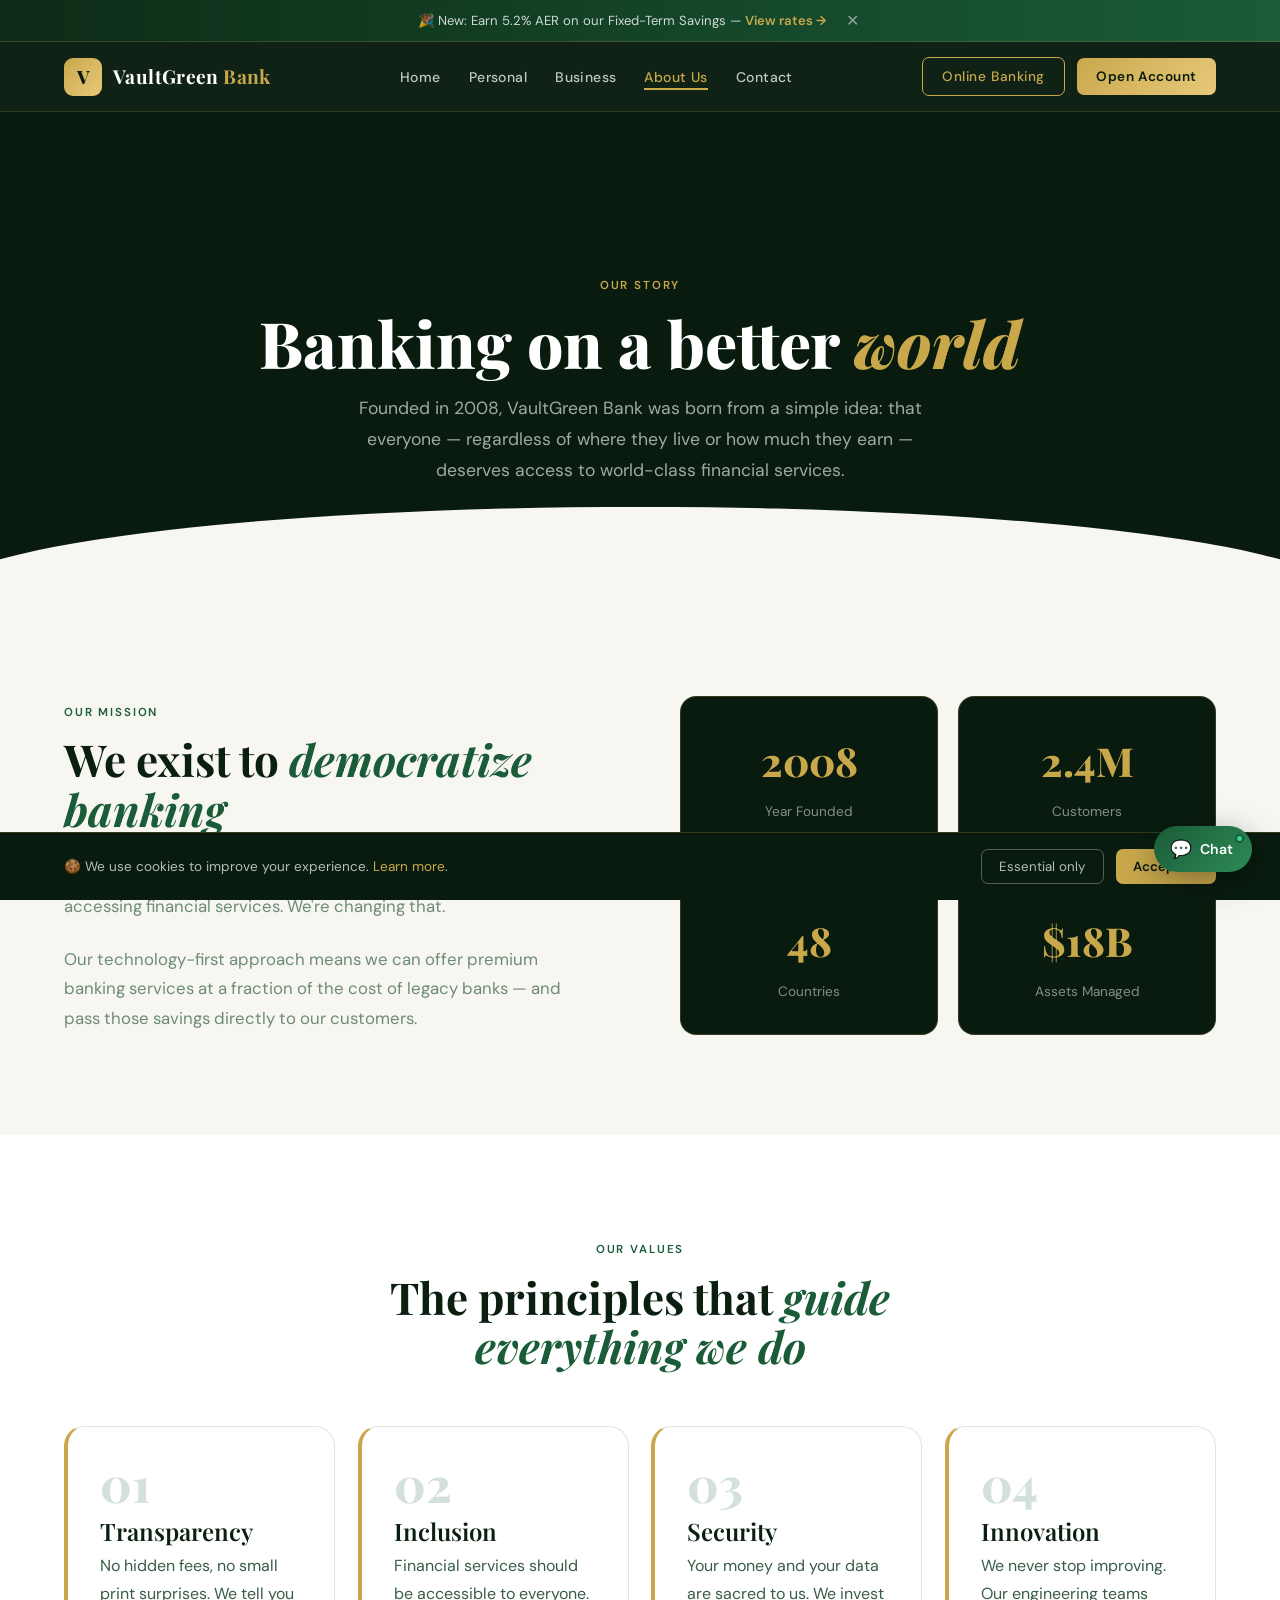
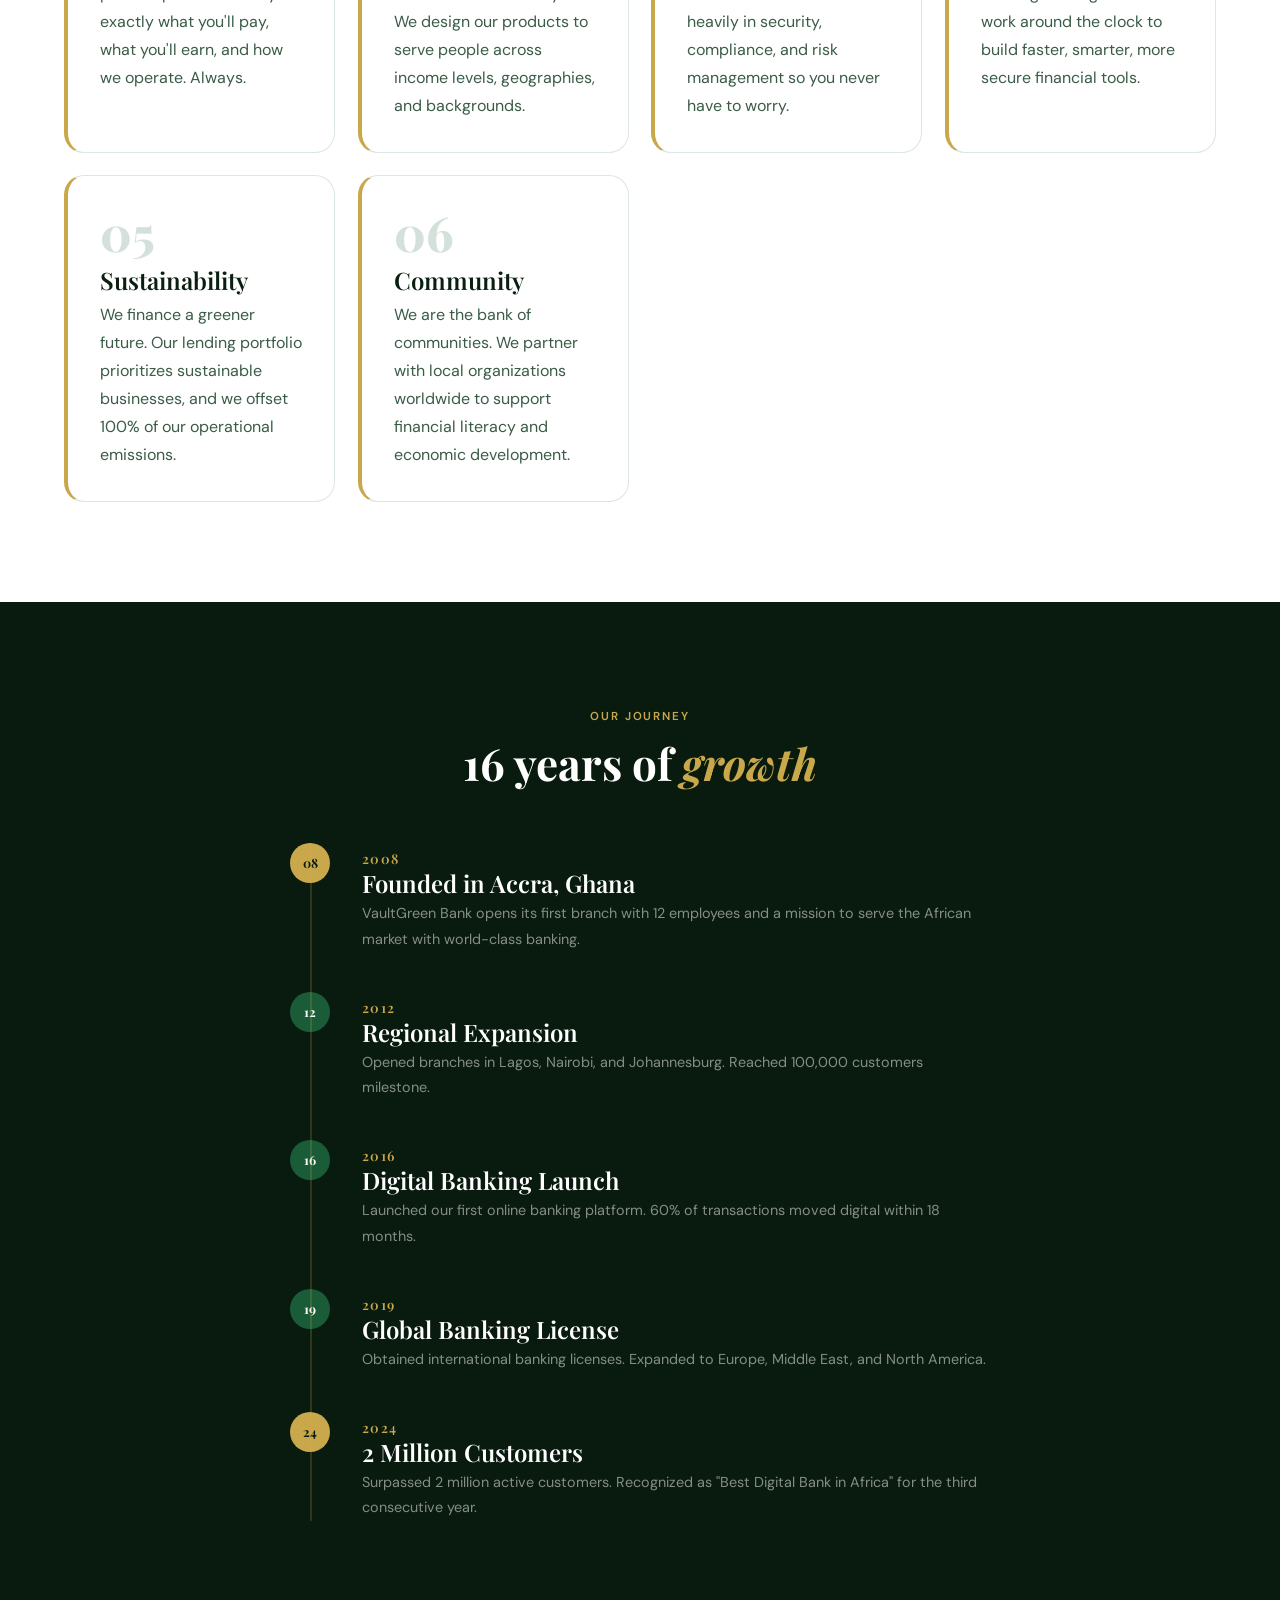
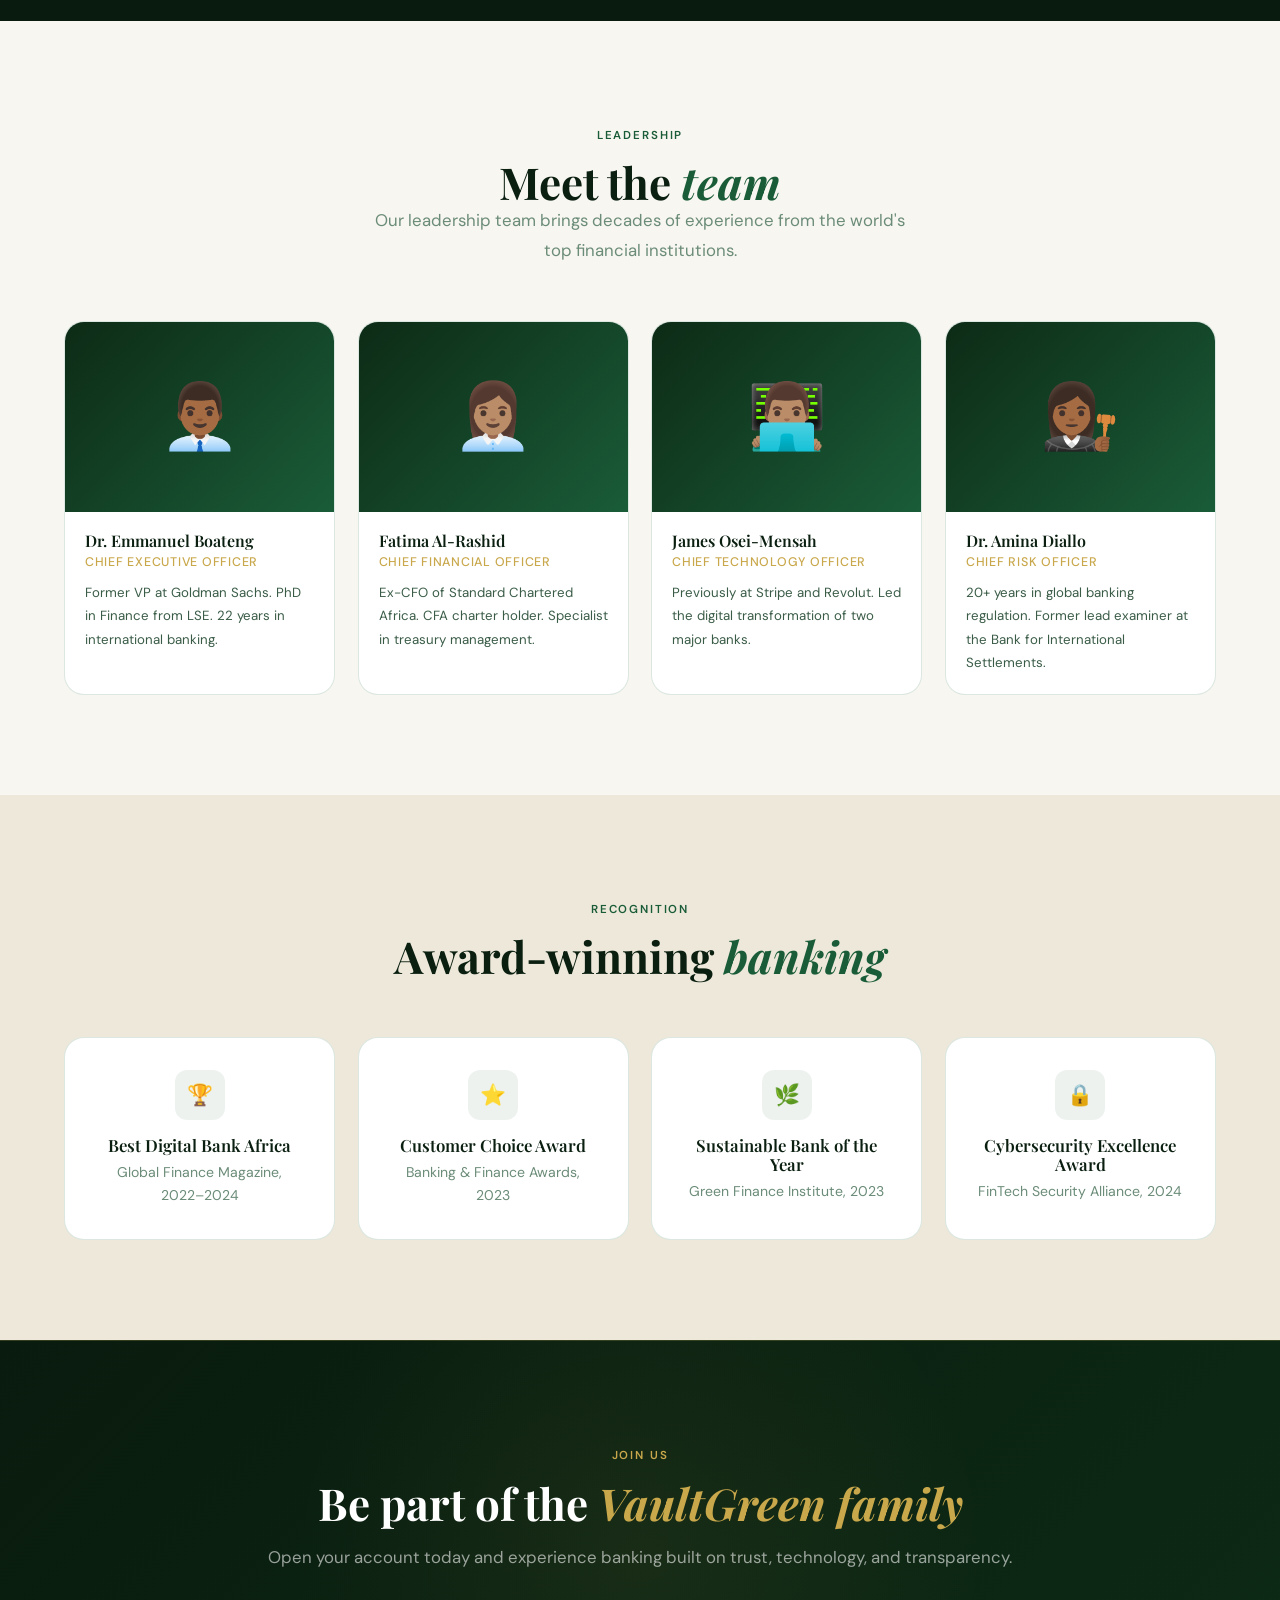
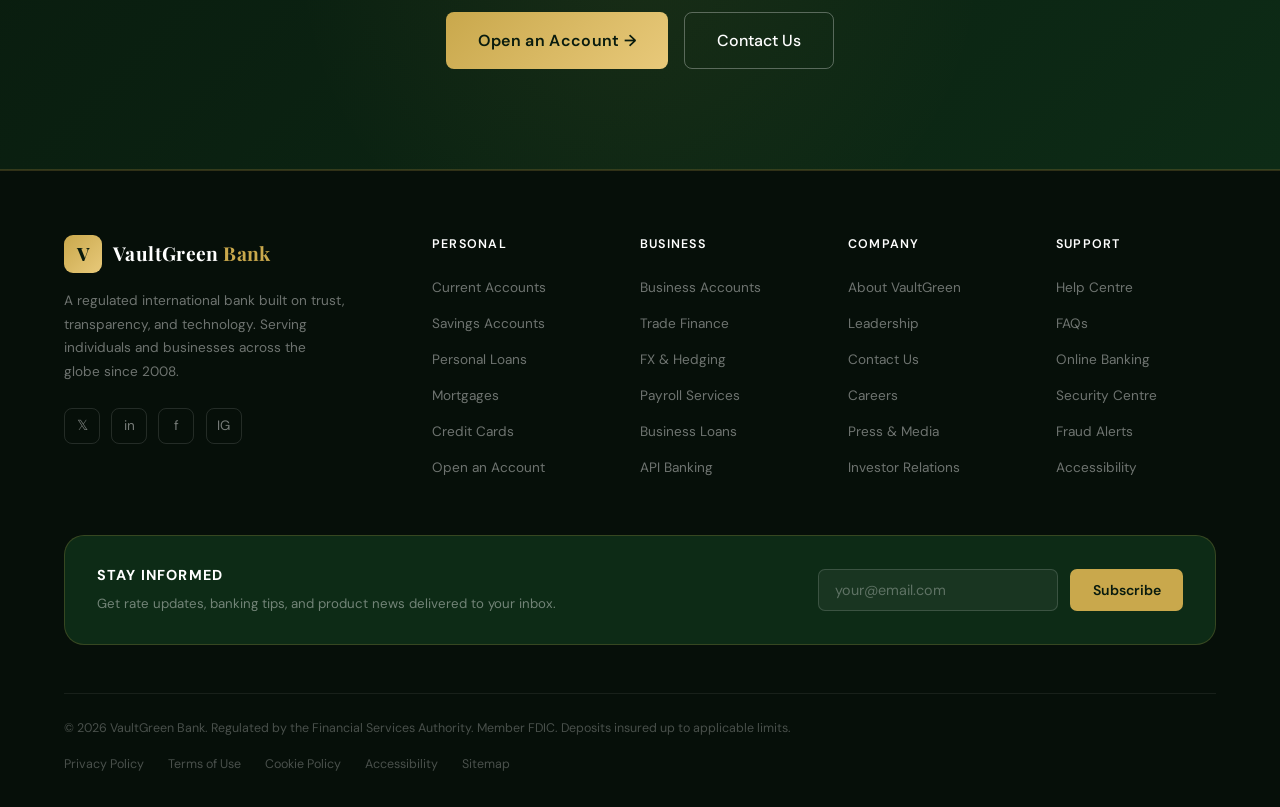
==== about.html @ 2dce6998 "Initial commit" ====
<!DOCTYPE html>
<html lang="en">
<head>
  <meta charset="UTF-8" />
  <meta name="viewport" content="width=device-width, initial-scale=1.0" />
  <title>About Us — VaultGreen Bank</title>
  <meta name="description" content="Learn about VaultGreen Bank's story, mission, values, and the leadership team driving our vision forward." />
  <link rel="stylesheet" href="styles.css" />
</head>
<body>

<section class="about-hero">
  <span class="section-label section-label-gold" style="display:block;margin-bottom:0.75rem">Our Story</span>
  <h1>Banking on a better <em style="color:var(--gold);font-style:italic">world</em></h1>
  <p>Founded in 2008, VaultGreen Bank was born from a simple idea: that everyone — regardless of where they live or how much they earn — deserves access to world-class financial services.</p>
</section>

<!-- MISSION & VISION -->
<section class="section section-light">
  <div class="intl-grid">
    <div>
      <span class="section-label">Our Mission</span>
      <h2 class="section-title">We exist to <em>democratize banking</em></h2>
      <p class="section-desc" style="margin-bottom:1.5rem">Too many people are left behind by traditional banking. High fees, opaque processes, and geographic barriers prevent billions from accessing financial services. We're changing that.</p>
      <p class="section-desc">Our technology-first approach means we can offer premium banking services at a fraction of the cost of legacy banks — and pass those savings directly to our customers.</p>
    </div>
    <div style="display:grid;grid-template-columns:1fr 1fr;gap:1.25rem">
      <div style="background:var(--green-deep);border:1px solid var(--border);border-radius:16px;padding:2rem;text-align:center">
        <div style="font-family:'Playfair Display',serif;font-size:2.5rem;font-weight:800;color:var(--gold)">2008</div>
        <div style="color:rgba(255,255,255,0.5);font-size:0.85rem;margin-top:0.5rem">Year Founded</div>
      </div>
      <div style="background:var(--green-deep);border:1px solid var(--border);border-radius:16px;padding:2rem;text-align:center">
        <div style="font-family:'Playfair Display',serif;font-size:2.5rem;font-weight:800;color:var(--gold)">2.4M</div>
        <div style="color:rgba(255,255,255,0.5);font-size:0.85rem;margin-top:0.5rem">Customers</div>
      </div>
      <div style="background:var(--green-deep);border:1px solid var(--border);border-radius:16px;padding:2rem;text-align:center">
        <div style="font-family:'Playfair Display',serif;font-size:2.5rem;font-weight:800;color:var(--gold)">48</div>
        <div style="color:rgba(255,255,255,0.5);font-size:0.85rem;margin-top:0.5rem">Countries</div>
      </div>
      <div style="background:var(--green-deep);border:1px solid var(--border);border-radius:16px;padding:2rem;text-align:center">
        <div style="font-family:'Playfair Display',serif;font-size:2.5rem;font-weight:800;color:var(--gold)">$18B</div>
        <div style="color:rgba(255,255,255,0.5);font-size:0.85rem;margin-top:0.5rem">Assets Managed</div>
      </div>
    </div>
  </div>
</section>

<!-- VALUES -->
<section class="section">
  <div class="section-header-center">
    <span class="section-label">Our Values</span>
    <h2 class="section-title">The principles that <em>guide everything we do</em></h2>
  </div>
  <div class="values-grid">
    <div class="value-card">
      <div class="value-num">01</div>
      <h3>Transparency</h3>
      <p>No hidden fees, no small print surprises. We tell you exactly what you'll pay, what you'll earn, and how we operate. Always.</p>
    </div>
    <div class="value-card">
      <div class="value-num">02</div>
      <h3>Inclusion</h3>
      <p>Financial services should be accessible to everyone. We design our products to serve people across income levels, geographies, and backgrounds.</p>
    </div>
    <div class="value-card">
      <div class="value-num">03</div>
      <h3>Security</h3>
      <p>Your money and your data are sacred to us. We invest heavily in security, compliance, and risk management so you never have to worry.</p>
    </div>
    <div class="value-card">
      <div class="value-num">04</div>
      <h3>Innovation</h3>
      <p>We never stop improving. Our engineering teams work around the clock to build faster, smarter, more secure financial tools.</p>
    </div>
    <div class="value-card">
      <div class="value-num">05</div>
      <h3>Sustainability</h3>
      <p>We finance a greener future. Our lending portfolio prioritizes sustainable businesses, and we offset 100% of our operational emissions.</p>
    </div>
    <div class="value-card">
      <div class="value-num">06</div>
      <h3>Community</h3>
      <p>We are the bank of communities. We partner with local organizations worldwide to support financial literacy and economic development.</p>
    </div>
  </div>
</section>

<!-- TIMELINE -->
<section class="section section-dark">
  <div class="section-header-center">
    <span class="section-label section-label-gold">Our Journey</span>
    <h2 class="section-title section-title-light">16 years of <em>growth</em></h2>
  </div>
  <div style="max-width:700px;margin:0 auto;position:relative">
    <div style="position:absolute;left:20px;top:0;bottom:0;width:2px;background:rgba(201,168,76,0.2)"></div>
    <div style="display:flex;flex-direction:column;gap:2.5rem">
      <div style="display:flex;gap:2rem;align-items:flex-start">
        <div style="width:40px;height:40px;flex-shrink:0;background:var(--gold);border-radius:50%;display:flex;align-items:center;justify-content:center;font-family:'Playfair Display',serif;font-weight:700;color:var(--green-deep);font-size:0.8rem">08</div>
        <div style="padding-top:8px">
          <h4 style="color:var(--gold);font-size:0.85rem;letter-spacing:0.1em;text-transform:uppercase">2008</h4>
          <h3 style="color:var(--white);margin:0.25rem 0">Founded in Accra, Ghana</h3>
          <p style="color:rgba(255,255,255,0.5);font-size:0.9rem">VaultGreen Bank opens its first branch with 12 employees and a mission to serve the African market with world-class banking.</p>
        </div>
      </div>
      <div style="display:flex;gap:2rem;align-items:flex-start">
        <div style="width:40px;height:40px;flex-shrink:0;background:var(--green-mid);border-radius:50%;display:flex;align-items:center;justify-content:center;font-family:'Playfair Display',serif;font-weight:700;color:var(--white);font-size:0.8rem">12</div>
        <div style="padding-top:8px">
          <h4 style="color:var(--gold);font-size:0.85rem;letter-spacing:0.1em;text-transform:uppercase">2012</h4>
          <h3 style="color:var(--white);margin:0.25rem 0">Regional Expansion</h3>
          <p style="color:rgba(255,255,255,0.5);font-size:0.9rem">Opened branches in Lagos, Nairobi, and Johannesburg. Reached 100,000 customers milestone.</p>
        </div>
      </div>
      <div style="display:flex;gap:2rem;align-items:flex-start">
        <div style="width:40px;height:40px;flex-shrink:0;background:var(--green-mid);border-radius:50%;display:flex;align-items:center;justify-content:center;font-family:'Playfair Display',serif;font-weight:700;color:var(--white);font-size:0.8rem">16</div>
        <div style="padding-top:8px">
          <h4 style="color:var(--gold);font-size:0.85rem;letter-spacing:0.1em;text-transform:uppercase">2016</h4>
          <h3 style="color:var(--white);margin:0.25rem 0">Digital Banking Launch</h3>
          <p style="color:rgba(255,255,255,0.5);font-size:0.9rem">Launched our first online banking platform. 60% of transactions moved digital within 18 months.</p>
        </div>
      </div>
      <div style="display:flex;gap:2rem;align-items:flex-start">
        <div style="width:40px;height:40px;flex-shrink:0;background:var(--green-mid);border-radius:50%;display:flex;align-items:center;justify-content:center;font-family:'Playfair Display',serif;font-weight:700;color:var(--white);font-size:0.8rem">19</div>
        <div style="padding-top:8px">
          <h4 style="color:var(--gold);font-size:0.85rem;letter-spacing:0.1em;text-transform:uppercase">2019</h4>
          <h3 style="color:var(--white);margin:0.25rem 0">Global Banking License</h3>
          <p style="color:rgba(255,255,255,0.5);font-size:0.9rem">Obtained international banking licenses. Expanded to Europe, Middle East, and North America.</p>
        </div>
      </div>
      <div style="display:flex;gap:2rem;align-items:flex-start">
        <div style="width:40px;height:40px;flex-shrink:0;background:var(--gold);border-radius:50%;display:flex;align-items:center;justify-content:center;font-family:'Playfair Display',serif;font-weight:700;color:var(--green-deep);font-size:0.8rem">24</div>
        <div style="padding-top:8px">
          <h4 style="color:var(--gold);font-size:0.85rem;letter-spacing:0.1em;text-transform:uppercase">2024</h4>
          <h3 style="color:var(--white);margin:0.25rem 0">2 Million Customers</h3>
          <p style="color:rgba(255,255,255,0.5);font-size:0.9rem">Surpassed 2 million active customers. Recognized as "Best Digital Bank in Africa" for the third consecutive year.</p>
        </div>
      </div>
    </div>
  </div>
</section>

<!-- LEADERSHIP -->
<section class="section section-light">
  <div class="section-header-center">
    <span class="section-label">Leadership</span>
    <h2 class="section-title">Meet the <em>team</em></h2>
    <p class="section-desc" style="margin:0 auto">Our leadership team brings decades of experience from the world's top financial institutions.</p>
  </div>
  <div class="team-grid">
    <div class="team-card">
      <div class="team-photo">👨🏾‍💼</div>
      <div class="team-info">
        <h4>Dr. Emmanuel Boateng</h4>
        <div class="team-role">Chief Executive Officer</div>
        <p>Former VP at Goldman Sachs. PhD in Finance from LSE. 22 years in international banking.</p>
      </div>
    </div>
    <div class="team-card">
      <div class="team-photo">👩🏽‍💼</div>
      <div class="team-info">
        <h4>Fatima Al-Rashid</h4>
        <div class="team-role">Chief Financial Officer</div>
        <p>Ex-CFO of Standard Chartered Africa. CFA charter holder. Specialist in treasury management.</p>
      </div>
    </div>
    <div class="team-card">
      <div class="team-photo">👨🏽‍💻</div>
      <div class="team-info">
        <h4>James Osei-Mensah</h4>
        <div class="team-role">Chief Technology Officer</div>
        <p>Previously at Stripe and Revolut. Led the digital transformation of two major banks.</p>
      </div>
    </div>
    <div class="team-card">
      <div class="team-photo">👩🏾‍⚖️</div>
      <div class="team-info">
        <h4>Dr. Amina Diallo</h4>
        <div class="team-role">Chief Risk Officer</div>
        <p>20+ years in global banking regulation. Former lead examiner at the Bank for International Settlements.</p>
      </div>
    </div>
  </div>
</section>

<!-- AWARDS -->
<section class="section section-cream">
  <div class="section-header-center">
    <span class="section-label">Recognition</span>
    <h2 class="section-title">Award-winning <em>banking</em></h2>
  </div>
  <div class="features-grid">
    <div class="feature-card" style="text-align:center">
      <div class="feature-icon" style="margin:0 auto 1rem">🏆</div>
      <h3>Best Digital Bank Africa</h3>
      <p>Global Finance Magazine, 2022–2024</p>
    </div>
    <div class="feature-card" style="text-align:center">
      <div class="feature-icon" style="margin:0 auto 1rem">⭐</div>
      <h3>Customer Choice Award</h3>
      <p>Banking & Finance Awards, 2023</p>
    </div>
    <div class="feature-card" style="text-align:center">
      <div class="feature-icon" style="margin:0 auto 1rem">🌿</div>
      <h3>Sustainable Bank of the Year</h3>
      <p>Green Finance Institute, 2023</p>
    </div>
    <div class="feature-card" style="text-align:center">
      <div class="feature-icon" style="margin:0 auto 1rem">🔒</div>
      <h3>Cybersecurity Excellence Award</h3>
      <p>FinTech Security Alliance, 2024</p>
    </div>
  </div>
</section>

<section class="cta-section">
  <div style="position:relative;z-index:2">
    <span class="section-label section-label-gold">Join Us</span>
    <h2>Be part of the <em style="color:var(--gold);font-style:italic">VaultGreen family</em></h2>
    <p>Open your account today and experience banking built on trust, technology, and transparency.</p>
    <div class="cta-actions">
      <a href="personal.html#open-account" class="btn-primary">Open an Account →</a>
      <a href="contact.html" class="btn-secondary">Contact Us</a>
    </div>
  </div>
</section>

<script src="shared.js"></script>
</body>
</html>
---- styles.css ----
/* ═══════════════════════════════════════════════════
   VAULTGREEN BANK — styles.css
   Design system: deep forest green + gold
═══════════════════════════════════════════════════ */

@import url('https://fonts.googleapis.com/css2?family=Playfair+Display:ital,wght@0,400;0,600;0,700;0,800;1,400;1,700&family=DM+Sans:ital,opsz,wght@0,9..40,300;0,9..40,400;0,9..40,500;0,9..40,600;0,9..40,700;1,9..40,400&family=DM+Mono:wght@400;500&display=swap');

/* ─── TOKENS ─── */
:root {
  --green-deepest: #060f09;
  --green-deep:    #091b0e;
  --green-dark:    #0d2b16;
  --green-mid:     #1a5c38;
  --green-light:   #2d8a56;
  --green-pale:    #d4eddc;
  --gold:          #c9a84c;
  --gold-light:    #e8c97a;
  --gold-pale:     #f5e6b8;
  --white:         #ffffff;
  --off-white:     #f8f6f0;
  --cream:         #ede8da;
  --text-dark:     #0a1f10;
  --text-mid:      #3a5c47;
  --text-light:    #6b8c78;
  --border:        rgba(201,168,76,0.22);
  --border-light:  rgba(26,92,56,0.15);
  --shadow:        0 8px 40px rgba(6,15,9,0.13);
  --shadow-lg:     0 20px 60px rgba(6,15,9,0.2);
  --shadow-gold:   0 4px 24px rgba(201,168,76,0.22);
  --r-sm: 8px; --r-md: 14px; --r-lg: 20px; --r-xl: 28px;
}

/* ─── RESET ─── */
*,*::before,*::after { box-sizing:border-box; margin:0; padding:0; }
html { scroll-behavior:smooth; font-size:16px; }
body {
  font-family:'DM Sans',sans-serif;
  background:var(--white); color:var(--text-dark);
  line-height:1.6; overflow-x:hidden;
  -webkit-font-smoothing:antialiased;
}
img { max-width:100%; display:block; }
a  { text-decoration:none; color:inherit; }
button { font-family:'DM Sans',sans-serif; cursor:pointer; }

/* ─── TYPOGRAPHY ─── */
h1,h2,h3,h4 { font-family:'Playfair Display',serif; line-height:1.12; }
h1 { font-size:clamp(2.4rem,5vw,4rem); font-weight:800; }
h2 { font-size:clamp(1.8rem,3.5vw,2.75rem); font-weight:700; }
h3 { font-size:clamp(1.1rem,2vw,1.5rem); font-weight:600; }
h4 { font-size:1rem; font-weight:600; }
p  { line-height:1.75; color:var(--text-mid); }
em { font-style:italic; }

/* ─── ANNOUNCE BAR ─── */
.announce-bar {
  background:linear-gradient(90deg,var(--green-dark),var(--green-mid));
  border-bottom:1px solid var(--border);
  padding:10px 5vw;
  display:flex; align-items:center; justify-content:center; gap:16px;
  font-size:.82rem; color:rgba(255,255,255,.8);
  position:relative; z-index:1001;
}
.announce-bar a { color:var(--gold); font-weight:600; }
.announce-close { background:none; border:none; color:rgba(255,255,255,.5); font-size:1rem; padding:0 4px; line-height:1; }
.announce-close:hover { color:var(--white); }

/* ─── NAV ─── */
.nav {
  position:sticky; top:0; left:0; right:0; z-index:1000;
  background:rgba(9,27,14,.97);
  backdrop-filter:blur(18px); -webkit-backdrop-filter:blur(18px);
  border-bottom:1px solid rgba(201,168,76,.18);
  padding:0 5vw; height:70px;
  display:flex; align-items:center; justify-content:space-between;
  transition:all .3s;
}
.nav.scrolled {
  height:62px;
  background:rgba(6,15,9,.98);
  box-shadow:0 4px 24px rgba(0,0,0,.3);
}

.nav-logo { display:flex; align-items:center; gap:11px; }
.logo-mark {
  width:38px; height:38px;
  background:linear-gradient(135deg,var(--gold),var(--gold-light));
  border-radius:9px;
  display:flex; align-items:center; justify-content:center;
  font-family:'Playfair Display',serif;
  font-size:1.15rem; font-weight:800; color:var(--green-deep);
  flex-shrink:0;
}
.logo-text {
  font-family:'Playfair Display',serif;
  font-size:1.2rem; font-weight:700; color:var(--white);
  letter-spacing:.02em;
}
.logo-text span { color:var(--gold); }

.nav-links { display:flex; align-items:center; gap:1.75rem; list-style:none; }
.nav-link {
  color:rgba(255,255,255,.75); font-size:.875rem; font-weight:500;
  letter-spacing:.03em; transition:color .2s;
  position:relative; padding-bottom:2px;
}
.nav-link::after {
  content:''; position:absolute; bottom:-2px; left:0; right:0;
  height:1.5px; background:var(--gold);
  transform:scaleX(0); transition:transform .2s; transform-origin:left;
}
.nav-link:hover { color:var(--gold); }
.nav-link:hover::after,
.nav-link.active::after { transform:scaleX(1); }
.nav-link.active { color:var(--gold); }

.nav-actions { display:flex; gap:.75rem; align-items:center; }

.nav-btn-login {
  padding:.5rem 1.2rem; border:1.5px solid var(--gold); border-radius:7px;
  color:var(--gold); font-size:.85rem; font-weight:500; letter-spacing:.04em;
  background:transparent; transition:all .2s;
}
.nav-btn-login:hover { background:var(--gold); color:var(--green-deep); }

.nav-btn-open {
  padding:.5rem 1.2rem;
  background:linear-gradient(135deg,var(--gold),var(--gold-light));
  border:none; border-radius:7px;
  color:var(--green-deep); font-size:.85rem; font-weight:600; letter-spacing:.04em;
  transition:all .25s;
}
.nav-btn-open:hover { transform:translateY(-1px); box-shadow:var(--shadow-gold); }

.w-full { width:100%; text-align:center; justify-content:center; }

/* Hamburger */
.hamburger {
  display:none; flex-direction:column; gap:5px;
  background:none; border:none; padding:4px;
}
.hamburger span {
  display:block; width:24px; height:2px;
  background:var(--white); border-radius:2px;
  transition:all .3s;
}
.hamburger.open span:nth-child(1) { transform:translateY(7px) rotate(45deg); }
.hamburger.open span:nth-child(2) { opacity:0; }
.hamburger.open span:nth-child(3) { transform:translateY(-7px) rotate(-45deg); }

/* Mobile menu */
.mob-menu {
  display:none; position:fixed; inset:0; top:70px;
  background:var(--green-deep);
  z-index:999; padding:2rem 5vw 3rem;
  flex-direction:column;
  overflow-y:auto;
  animation:mobIn .25s ease;
}
@keyframes mobIn { from{opacity:0;transform:translateY(-8px)} to{opacity:1;transform:none} }
.mob-menu.open { display:flex; }
.mob-links { display:flex; flex-direction:column; gap:0; }
.mob-link {
  color:var(--white); font-size:1.4rem;
  font-family:'Playfair Display',serif; font-weight:600;
  padding:1rem 0; border-bottom:1px solid rgba(201,168,76,.12);
  transition:color .2s;
}
.mob-link:hover,.mob-link.active { color:var(--gold); }
.mob-actions { display:flex; flex-direction:column; gap:.75rem; margin-top:2rem; }
.mob-actions .nav-btn-login,
.mob-actions .nav-btn-open { width:100%; text-align:center; padding:.85rem; font-size:1rem; }

/* ─── SECTIONS ─── */
.section { padding:100px 5vw; }
.section-light  { background:var(--off-white); }
.section-dark   { background:var(--green-deep); }
.section-cream  { background:var(--cream); }

.section-label {
  display:inline-block; font-size:.72rem; font-weight:600;
  letter-spacing:.16em; text-transform:uppercase;
  color:var(--green-mid); margin-bottom:.75rem;
}
.section-label-gold { color:var(--gold); }
.section-title em   { font-style:italic; color:var(--green-mid); }
.section-title-light { color:var(--white); }
.section-title-light em { color:var(--gold); }
.section-desc { font-size:1.05rem; color:var(--text-light); max-width:560px; }
.section-desc-light { color:rgba(255,255,255,.58); }

.section-header        { max-width:640px; margin-bottom:3.5rem; }
.section-header-center { text-align:center; max-width:640px; margin:0 auto 3.5rem; }

/* ─── BUTTONS ─── */
.btn-primary {
  display:inline-flex; align-items:center; gap:8px;
  padding:.9rem 2rem;
  background:linear-gradient(135deg,var(--gold),var(--gold-light));
  border:none; border-radius:var(--r-sm);
  color:var(--green-deep); font-size:1rem; font-weight:600;
  letter-spacing:.02em; transition:all .25s;
}
.btn-primary:hover { transform:translateY(-2px); box-shadow:0 8px 32px rgba(201,168,76,.38); }
.btn-primary:active { transform:translateY(0); }

.btn-secondary {
  display:inline-flex; align-items:center; gap:8px;
  padding:.9rem 2rem;
  background:transparent; border:1.5px solid rgba(255,255,255,.3);
  border-radius:var(--r-sm); color:var(--white);
  font-size:1rem; font-weight:500; transition:all .25s;
}
.btn-secondary:hover { border-color:var(--gold); color:var(--gold); }

.btn-card {
  display:inline-flex; align-items:center; gap:6px;
  padding:.65rem 1.5rem; background:var(--green-deep);
  color:var(--white); border:none; border-radius:var(--r-sm);
  font-size:.875rem; font-weight:500; transition:all .25s;
  margin-top:.75rem;
}
.btn-card:hover { background:var(--green-mid); transform:translateX(2px); }

.btn-spinner {
  display:inline-block; width:14px; height:14px;
  border:2px solid rgba(255,255,255,.3); border-top-color:#fff;
  border-radius:50%; animation:spin .65s linear infinite;
  vertical-align:middle; margin-right:6px;
}
@keyframes spin { to{transform:rotate(360deg)} }

/* ─── TRUST BAR ─── */
.trust-bar {
  background:var(--green-dark);
  border-top:1px solid var(--border); border-bottom:1px solid var(--border);
  padding:1.2rem 5vw;
  display:flex; flex-wrap:wrap; gap:1.5rem 3rem;
  justify-content:center; align-items:center;
}
.trust-item { display:flex; align-items:center; gap:8px; color:rgba(255,255,255,.65); font-size:.83rem; font-weight:500; }
.trust-icon { color:var(--gold); font-size:.95rem; }

/* ─── HERO ─── */
.hero {
  min-height:100vh; background:var(--green-deep);
  position:relative; display:flex; align-items:center;
  overflow:hidden; padding:130px 5vw 90px;
}
.hero-pattern {
  position:absolute; inset:0; pointer-events:none;
  background:
    radial-gradient(circle at 18% 50%,rgba(201,168,76,.07) 0,transparent 48%),
    radial-gradient(circle at 80% 20%,rgba(45,138,86,.14) 0,transparent 48%),
    radial-gradient(circle at 62% 82%,rgba(201,168,76,.05) 0,transparent 36%);
}
.hero-grid {
  position:absolute; inset:0; pointer-events:none;
  background-image:
    linear-gradient(rgba(201,168,76,.04) 1px,transparent 1px),
    linear-gradient(90deg,rgba(201,168,76,.04) 1px,transparent 1px);
  background-size:65px 65px;
}
.hero-content { position:relative; z-index:2; max-width:680px; }
.hero-badge {
  display:inline-flex; align-items:center; gap:8px;
  background:rgba(201,168,76,.1); border:1px solid rgba(201,168,76,.28);
  border-radius:100px; padding:6px 16px;
  color:var(--gold); font-size:.78rem; font-weight:600;
  letter-spacing:.09em; text-transform:uppercase; margin-bottom:1.5rem;
}
.hero-badge::before { content:''; width:6px; height:6px; background:var(--gold); border-radius:50%; }
.hero h1 { color:var(--white); margin-bottom:1.25rem; }
.hero h1 em { color:var(--gold); }
.hero-sub { font-size:1.1rem; color:rgba(255,255,255,.62); margin-bottom:2.5rem; max-width:520px; line-height:1.75; }
.hero-actions { display:flex; gap:1rem; flex-wrap:wrap; }
.hero-stats {
  display:flex; gap:3rem; flex-wrap:wrap;
  margin-top:3.5rem; padding-top:2rem;
  border-top:1px solid rgba(255,255,255,.1);
}
.hero-stat-num { font-family:'Playfair Display',serif; font-size:2rem; font-weight:700; color:var(--gold); }
.hero-stat-label { font-size:.77rem; color:rgba(255,255,255,.45); letter-spacing:.06em; text-transform:uppercase; margin-top:3px; }

/* Hero visual card */
.hero-visual {
  position:absolute; right:5vw; top:50%; transform:translateY(-50%);
  width:400px; z-index:2;
}
.card-mockup {
  background:linear-gradient(135deg,#1a5c38,#0a1f10);
  border:1px solid rgba(201,168,76,.3);
  border-radius:20px; padding:2rem;
  box-shadow:0 28px 80px rgba(0,0,0,.55);
  position:relative; overflow:hidden;
}
.card-mockup::before {
  content:''; position:absolute; top:-60px; right:-60px;
  width:200px; height:200px;
  background:radial-gradient(circle,rgba(201,168,76,.15),transparent);
}
.card-chip {
  width:44px; height:32px;
  background:linear-gradient(135deg,var(--gold),var(--gold-light));
  border-radius:6px; margin-bottom:2rem;
}
.card-number { font-family:'DM Mono',monospace; font-size:1.1rem; letter-spacing:.2em; color:var(--white); margin-bottom:1.5rem; }
.card-bottom { display:flex; justify-content:space-between; align-items:flex-end; }
.card-name { color:rgba(255,255,255,.75); font-size:.83rem; text-transform:uppercase; letter-spacing:.1em; }
.card-logo-text { font-family:'Playfair Display',serif; font-size:1rem; font-weight:700; color:var(--gold); }

.floating-pill {
  background:rgba(13,43,22,.96);
  border:1px solid rgba(201,168,76,.28);
  border-radius:14px; padding:1rem 1.2rem;
  margin-top:.9rem; display:flex; align-items:center; gap:12px;
  backdrop-filter:blur(8px);
  animation:floatIn .5s ease both;
}
.floating-pill:nth-child(2) { animation-delay:.2s; }
.floating-pill:nth-child(3) { animation-delay:.4s; }
@keyframes floatIn { from{opacity:0;transform:translateX(20px)} to{opacity:1;transform:none} }
.pill-icon { width:38px; height:38px; border-radius:8px; display:flex; align-items:center; justify-content:center; font-size:1rem; flex-shrink:0; }
.pill-label { font-size:.72rem; color:rgba(255,255,255,.48); }
.pill-value { font-size:.95rem; font-weight:600; color:var(--white); }

/* ─── FEATURES GRID ─── */
.features-grid { display:grid; grid-template-columns:repeat(auto-fit,minmax(270px,1fr)); gap:1.4rem; }
.feature-card {
  background:var(--white); border:1px solid var(--border-light);
  border-radius:var(--r-lg); padding:2rem;
  transition:all .3s; position:relative; overflow:hidden;
}
.feature-card::before {
  content:''; position:absolute; top:0; left:0; right:0; height:3px;
  background:linear-gradient(90deg,var(--green-mid),var(--gold));
  opacity:0; transition:opacity .3s;
}
.feature-card:hover { transform:translateY(-5px); box-shadow:var(--shadow); border-color:rgba(201,168,76,.35); }
.feature-card:hover::before { opacity:1; }
.feature-icon {
  width:50px; height:50px; background:rgba(26,92,56,.08);
  border-radius:12px; display:flex; align-items:center; justify-content:center;
  font-size:1.3rem; margin-bottom:1.2rem;
}
.feature-card h3 { font-size:1.05rem; margin-bottom:.4rem; color:var(--text-dark); }
.feature-card p  { font-size:.88rem; color:var(--text-light); line-height:1.65; }

/* ─── PRODUCTS ─── */
.products-grid { display:grid; grid-template-columns:repeat(auto-fit,minmax(295px,1fr)); gap:1.4rem; }
.product-card {
  background:var(--white); border:1px solid var(--border-light);
  border-radius:var(--r-xl); padding:2.25rem;
  transition:all .3s; display:flex; flex-direction:column;
}
.product-card:hover { transform:translateY(-5px); box-shadow:var(--shadow); }
.product-card.featured { background:var(--green-deep); border-color:rgba(201,168,76,.45); }
.product-card.featured h3 { color:var(--white); }
.product-card.featured p  { color:rgba(255,255,255,.58); }
.product-card.featured .product-tag { background:rgba(201,168,76,.14); color:var(--gold); }

.product-tag {
  display:inline-block; background:rgba(26,92,56,.08); color:var(--green-mid);
  font-size:.72rem; font-weight:600; letter-spacing:.09em; text-transform:uppercase;
  padding:4px 10px; border-radius:100px; margin-bottom:1rem;
}
.product-icon { font-size:2rem; margin-bottom:1rem; }
.product-card h3 { margin-bottom:.45rem; }
.product-card > p { font-size:.9rem; margin-bottom:auto; }
.product-list { list-style:none; margin:1.2rem 0; display:flex; flex-direction:column; gap:.3rem; }
.product-list li { display:flex; align-items:center; gap:8px; font-size:.855rem; color:var(--text-mid); padding:.25rem 0; }
.product-list li::before { content:'✓'; color:var(--green-light); font-weight:700; flex-shrink:0; }
.product-card.featured .product-list li { color:rgba(255,255,255,.68); }
.product-card.featured .product-list li::before { color:var(--gold); }
.product-card.featured .btn-card { background:var(--gold); color:var(--green-deep); }
.product-card.featured .btn-card:hover { background:var(--gold-light); transform:translateX(2px); }

/* ─── INTERNATIONAL SECTION ─── */
.intl-grid { display:grid; grid-template-columns:1fr 1fr; gap:5rem; align-items:center; }
.intl-visual {
  background:var(--green-dark); border:1px solid var(--border);
  border-radius:var(--r-xl); padding:2rem;
  position:relative; overflow:hidden;
  display:flex; align-items:center; justify-content:center; min-height:360px;
}
.globe-bg {
  position:absolute; inset:0;
  background:radial-gradient(circle at center,rgba(45,138,86,.18) 0,transparent 70%);
}
.currency-tags { display:flex; flex-wrap:wrap; gap:.7rem; justify-content:center; position:relative; z-index:1; }
.currency-tag {
  background:rgba(201,168,76, .1); border:1px solid rgba(201,168,76, .22);
  border-radius:10px; padding:.55rem 1rem; text-align:center; min-width:82px;
  transition:all .25s;
}
.currency-tag:hover { background:rgba(201,168,76,.2); transform:scale(1.04); }
.curr-code { color:var(--gold); font-weight:700; font-size:.95rem; }
.curr-name { color:rgba(255,255,255,.42); font-size:.68rem; margin-top:2px; }
.intl-features { display:flex; flex-direction:column; gap:1.2rem; margin-top:2rem; }
.intl-feature { display:flex; gap:1rem; align-items:flex-start; }
.intl-feature-icon {
  width:42px; height:42px; flex-shrink:0;
  background:rgba(201,168,76,.08); border:1px solid var(--border);
  border-radius:10px; display:flex; align-items:center; justify-content:center; font-size:1.05rem;
}
.intl-feature h4 { font-size:.95rem; margin-bottom:.2rem; color:var(--white); }
.intl-feature p  { font-size:.85rem; color:rgba(255,255,255,.5); }

/* ─── TESTIMONIALS ─── */
.testimonials-grid { display:grid; grid-template-columns:repeat(auto-fit,minmax(280px,1fr)); gap:1.4rem; }
.testimonial-card {
  background:var(--white); border:1px solid var(--border-light);
  border-radius:var(--r-lg); padding:2rem;
  transition:transform .3s;
}
.testimonial-card:hover { transform:translateY(-4px); box-shadow:var(--shadow); }
.testimonial-stars { color:var(--gold); font-size:.9rem; margin-bottom:1rem; }
.testimonial-text { font-style:italic; color:var(--text-mid); font-size:.93rem; line-height:1.78; margin-bottom:1.5rem; }
.testimonial-author { display:flex; align-items:center; gap:.75rem; }
.author-avatar {
  width:44px; height:44px; border-radius:50%; flex-shrink:0;
  background:linear-gradient(135deg,var(--green-mid),var(--green-light));
  display:flex; align-items:center; justify-content:center;
  color:var(--white); font-weight:700; font-size:1rem;
  font-family:'Playfair Display',serif;
}
.author-name { font-weight:600; font-size:.9rem; }
.author-loc  { font-size:.78rem; color:var(--text-light); }

/* ─── CTA SECTION ─── */
.cta-section {
  background:linear-gradient(135deg,var(--green-deep),var(--green-dark));
  border-top:1px solid var(--border); border-bottom:1px solid var(--border);
  padding:100px 5vw; text-align:center; position:relative; overflow:hidden;
}
.cta-section::before {
  content:''; position:absolute; top:50%; left:50%; transform:translate(-50%,-50%);
  width:700px; height:700px;
  background:radial-gradient(circle,rgba(201,168,76,.07) 0,transparent 70%);
  pointer-events:none;
}
.cta-section h2 { color:var(--white); margin-bottom:1rem; }
.cta-section p  { color:rgba(255,255,255,.58); margin-bottom:2.5rem; font-size:1.05rem; }
.cta-actions    { display:flex; gap:1rem; justify-content:center; flex-wrap:wrap; }

/* ─── RATES WIDGET ─── */
.rates-widget-wrap {
  background:var(--green-dark); border:1px solid var(--border);
  border-radius:var(--r-lg); padding:1.5rem; margin-top:2rem;
}
.rates-widget-head {
  display:flex; justify-content:space-between; align-items:center; margin-bottom:1rem;
}
.rates-widget-head h4 { color:var(--gold); font-size:.9rem; text-transform:uppercase; letter-spacing:.08em; }
#ratesUpdated { font-size:.72rem; color:rgba(255,255,255,.35); }
.rate-row {
  display:flex; justify-content:space-between; padding:.55rem 0;
  border-bottom:1px solid rgba(255,255,255,.06); font-size:.88rem;
}
.rate-row:last-child { border-bottom:none; }
.rate-pair { color:rgba(255,255,255,.55); font-family:'DM Mono',monospace; }
.rate-val  { color:var(--gold); font-weight:600; font-family:'DM Mono',monospace; }

/* ─── PAGE HERO (inner pages) ─── */
.page-hero {
  background:var(--green-deep); padding:155px 5vw 85px;
  position:relative; overflow:hidden;
}
.page-hero::before {
  content:''; position:absolute; inset:0;
  background:radial-gradient(circle at 70% 50%,rgba(45,138,86,.15),transparent 60%);
  pointer-events:none;
}
.page-hero-content { position:relative; z-index:2; max-width:700px; }
.page-hero h1 { color:var(--white); }
.page-hero p  { color:rgba(255,255,255,.62); max-width:580px; margin-top:1rem; font-size:1.07rem; }

/* ─── ABOUT ─── */
.about-hero {
  background:var(--green-deep); padding:165px 5vw 110px;
  position:relative; overflow:hidden; text-align:center;
}
.about-hero::after {
  content:''; position:absolute; bottom:-1px; left:0; right:0; height:90px;
  background:var(--off-white); clip-path:ellipse(55% 100% at 50% 100%);
}
.about-hero h1 { color:var(--white); }
.about-hero p  { color:rgba(255,255,255,.62); max-width:620px; margin:.9rem auto 0; font-size:1.1rem; }

.stat-boxes { display:grid; grid-template-columns:1fr 1fr; gap:1.2rem; }
.stat-box {
  background:var(--green-dark); border:1px solid var(--border);
  border-radius:var(--r-lg); padding:2rem; text-align:center;
}
.stat-box-num { font-family:'Playfair Display',serif; font-size:2.4rem; font-weight:800; color:var(--gold); }
.stat-box-lbl { color:rgba(255,255,255,.45); font-size:.82rem; margin-top:.4rem; }

.values-grid { display:grid; grid-template-columns:repeat(auto-fit,minmax(240px,1fr)); gap:1.4rem; }
.value-card {
  background:var(--white); border:1px solid var(--border-light);
  border-radius:var(--r-lg); padding:2rem;
  border-left:4px solid var(--gold); transition:transform .3s;
}
.value-card:hover { transform:translateY(-4px); box-shadow:var(--shadow); }
.value-num { font-family:'Playfair Display',serif; font-size:3rem; font-weight:800; color:var(--green-mid); opacity:.18; line-height:1; margin-bottom:.7rem; }
.value-card h3 { margin-bottom:.4rem; }

.team-grid { display:grid; grid-template-columns:repeat(auto-fit,minmax(220px,1fr)); gap:1.4rem; }
.team-card {
  background:var(--white); border:1px solid var(--border-light);
  border-radius:var(--r-lg); overflow:hidden; transition:transform .3s;
}
.team-card:hover { transform:translateY(-5px); box-shadow:var(--shadow); }
.team-photo {
  height:190px; display:flex; align-items:center; justify-content:center; font-size:4rem;
  background:linear-gradient(135deg,var(--green-dark),var(--green-mid));
}
.team-info { padding:1.25rem; }
.team-info h4 { font-size:1rem; margin-bottom:.2rem; }
.team-role { font-size:.78rem; color:var(--gold); font-weight:500; text-transform:uppercase; letter-spacing:.06em; }
.team-info p { font-size:.83rem; margin-top:.5rem; }

/* Timeline */
.timeline { max-width:700px; margin:0 auto; position:relative; }
.timeline-line { position:absolute; left:20px; top:0; bottom:0; width:2px; background:rgba(201,168,76,.2); }
.timeline-items { display:flex; flex-direction:column; gap:2.5rem; }
.timeline-item { display:flex; gap:2rem; align-items:flex-start; }
.tl-dot {
  width:40px; height:40px; flex-shrink:0;
  border-radius:50%; display:flex; align-items:center; justify-content:center;
  font-family:'Playfair Display',serif; font-weight:700; font-size:.78rem;
}
.tl-dot.gold  { background:var(--gold); color:var(--green-deep); }
.tl-dot.green { background:var(--green-mid); color:var(--white); }
.tl-year { color:var(--gold); font-size:.82rem; letter-spacing:.1em; text-transform:uppercase; }
.tl-title { color:var(--white); margin:.22rem 0; }
.tl-body { color:rgba(255,255,255,.5); font-size:.88rem; }

/* ─── CONTACT ─── */
.contact-grid { display:grid; grid-template-columns:1fr 1.5fr; gap:4rem; }
.contact-methods { display:flex; flex-direction:column; }
.contact-method {
  display:flex; gap:1rem; align-items:flex-start;
  padding:1.4rem 0; border-bottom:1px solid var(--border-light);
}
.contact-method:last-child { border-bottom:none; }
.contact-method-icon {
  width:46px; height:46px; flex-shrink:0; background:var(--green-deep);
  border-radius:12px; display:flex; align-items:center; justify-content:center;
  font-size:1.15rem; color:var(--gold);
}
.contact-method h4 { font-size:.8rem; text-transform:uppercase; letter-spacing:.08em; color:var(--text-light); margin-bottom:.28rem; }
.contact-method p  { color:var(--text-dark); font-weight:500; font-size:.95rem; }
.contact-method small { font-size:.82rem; color:var(--text-light); }

.contact-form-card {
  background:var(--white); border:1px solid var(--border-light);
  border-radius:var(--r-xl); padding:2.5rem; box-shadow:var(--shadow);
}
.form-group { margin-bottom:1.2rem; }
.form-group label {
  display:block; font-size:.82rem; font-weight:500; color:var(--text-mid);
  margin-bottom:.45rem; letter-spacing:.03em;
}
.form-group input,
.form-group select,
.form-group textarea {
  width:100%; padding:.78rem 1rem;
  border:1.5px solid rgba(26,92,56,.18); border-radius:var(--r-sm);
  font-family:'DM Sans',sans-serif; font-size:.95rem;
  color:var(--text-dark); background:var(--off-white);
  transition:border-color .2s, background .2s; outline:none; -webkit-appearance:none;
}
.form-group input:focus,
.form-group select:focus,
.form-group textarea:focus { border-color:var(--green-mid); background:var(--white); }
.form-group input::placeholder,
.form-group textarea::placeholder { color:rgba(26,92,56,.3); }
.form-group textarea { resize:vertical; min-height:120px; }
.form-row { display:grid; grid-template-columns:1fr 1fr; gap:1rem; }

/* Open account form */
.apply-card {
  background:var(--white); border:1px solid var(--border-light);
  border-radius:var(--r-xl); padding:2.5rem; max-width:640px; margin:0 auto;
}
.apply-steps { display:flex; gap:0; margin-bottom:2rem; border-radius:var(--r-sm); overflow:hidden; }
.apply-step {
  flex:1; text-align:center; padding:.6rem;
  background:var(--off-white); font-size:.8rem; font-weight:500; color:var(--text-light);
  border:1px solid var(--border-light);
}
.apply-step.active { background:var(--green-mid); color:var(--white); border-color:var(--green-mid); }
.apply-step.done   { background:var(--green-deep); color:var(--gold); }

/* Branches */
.branches-grid { display:grid; grid-template-columns:repeat(auto-fit,minmax(230px,1fr)); gap:1.2rem; margin-top:2.5rem; }
.branch-card {
  background:var(--white); border:1px solid var(--border-light);
  border-radius:var(--r-lg); padding:1.5rem; display:flex; gap:1rem; align-items:flex-start;
  transition:transform .25s;
}
.branch-card:hover { transform:translateY(-3px); box-shadow:var(--shadow); }
.branch-flag { font-size:2rem; flex-shrink:0; }
.branch-card h4 { font-size:1rem; margin-bottom:.2rem; }
.branch-card p  { font-size:.83rem; color:var(--text-light); }
.branch-hours   { font-size:.78rem; color:var(--gold); font-weight:500; margin-top:.4rem; }

/* FAQ */
.faq-list { max-width:720px; margin:0 auto; display:flex; flex-direction:column; gap:.9rem; }
.faq-item {
  background:var(--white); border:1px solid var(--border-light);
  border-radius:var(--r-md); overflow:hidden; transition:border-color .25s;
}
.faq-item.open { border-color:rgba(201,168,76,.4); }
.faq-q {
  width:100%; text-align:left; padding:1.2rem 1.5rem;
  background:none; border:none; cursor:pointer;
  display:flex; justify-content:space-between; align-items:center; gap:1rem;
  font-family:'DM Sans',sans-serif; font-size:1rem; font-weight:500;
  color:var(--text-dark);
}
.faq-icon { color:var(--gold); font-size:1.2rem; flex-shrink:0; transition:transform .2s; }
.faq-item.open .faq-icon { transform:rotate(45deg); }
.faq-a { padding:0 1.5rem 1.2rem; }
.faq-a p { font-size:.92rem; }

/* Rates table */
.rates-table-wrap { overflow-x:auto; border-radius:var(--r-md); border:1px solid var(--border-light); overflow:hidden; }
.rates-table { width:100%; border-collapse:collapse; }
.rates-table th {
  background:var(--green-deep); color:var(--gold); padding:1rem 1.2rem;
  text-align:left; font-size:.78rem; text-transform:uppercase; letter-spacing:.08em;
  font-family:'DM Sans',sans-serif;
}
.rates-table td { padding:1rem 1.2rem; border-bottom:1px solid var(--border-light); font-size:.91rem; }
.rates-table tr:last-child td { border-bottom:none; }
.rates-table tr:nth-child(even) td { background:rgba(248,246,240,.6); }
.rate-highlight { color:var(--green-mid); font-weight:600; }

/* ─── CALCULATOR ─── */
.calc-card {
  background:var(--off-white); border:1px solid var(--border-light);
  border-radius:var(--r-xl); padding:2.5rem;
}
.calc-card h3 { margin-bottom:1.5rem; }
.calc-result {
  background:var(--green-deep); border-radius:var(--r-md); padding:1.5rem; margin-top:1.5rem;
}
.calc-result-row { display:flex; justify-content:space-between; align-items:center; padding:.6rem 0; border-bottom:1px solid rgba(255,255,255,.07); }
.calc-result-row:last-child { border-bottom:none; }
.calc-result-lbl { color:rgba(255,255,255,.55); font-size:.85rem; }
.calc-result-val { font-weight:700; }
.calc-result-val.gold { color:var(--gold); font-size:1.1rem; }
.calc-result-val.white { color:var(--white); }
.calc-result-val.dim   { color:rgba(255,255,255,.55); }

/* ─── FOOTER ─── */
.footer { background:var(--green-deepest); border-top:1px solid var(--border); padding:64px 5vw 32px; }
.footer-inner { max-width:1400px; margin:0 auto; }
.footer-top {
  display:grid; grid-template-columns:2fr 1fr 1fr 1fr 1fr;
  gap:3rem; margin-bottom:3.5rem;
}
.footer-brand p { color:rgba(255,255,255,.42); font-size:.85rem; line-height:1.75; max-width:280px; margin:1rem 0 1.5rem; }
.footer-socials { display:flex; gap:.7rem; }
.social-link {
  width:36px; height:36px; border:1px solid rgba(255,255,255,.12);
  border-radius:8px; display:flex; align-items:center; justify-content:center;
  color:rgba(255,255,255,.45); font-size:.85rem; transition:all .2s;
}
.social-link:hover { border-color:var(--gold); color:var(--gold); }

.footer-col h5 {
  color:var(--white); font-size:.78rem; font-weight:600;
  letter-spacing:.1em; text-transform:uppercase; margin-bottom:1.2rem;
}
.footer-col ul { list-style:none; display:flex; flex-direction:column; gap:.65rem; }
.footer-col ul a { color:rgba(255,255,255,.42); font-size:.85rem; transition:color .2s; }
.footer-col ul a:hover { color:var(--gold); }

.footer-newsletter {
  display:flex; justify-content:space-between; align-items:center; flex-wrap:wrap; gap:1.5rem;
  background:var(--green-dark); border:1px solid var(--border);
  border-radius:var(--r-lg); padding:1.75rem 2rem; margin-bottom:3rem;
}
.footer-newsletter h5 { color:var(--white); font-size:.9rem; text-transform:uppercase; letter-spacing:.08em; margin-bottom:.3rem; }
.footer-newsletter p  { color:rgba(255,255,255,.42); font-size:.83rem; }
.newsletter-form { display:flex; gap:.75rem; flex-wrap:wrap; }
.newsletter-form input {
  padding:.7rem 1rem; border:1px solid rgba(255,255,255,.15); border-radius:7px;
  background:rgba(255,255,255,.05); color:var(--white); font-family:'DM Sans',sans-serif;
  font-size:.9rem; width:240px; outline:none;
}
.newsletter-form input::placeholder { color:rgba(255,255,255,.3); }
.newsletter-form input:focus { border-color:var(--gold); }
.newsletter-form button {
  padding:.7rem 1.4rem; background:var(--gold); color:var(--green-deep);
  border:none; border-radius:7px; font-weight:600; font-size:.88rem; transition:all .25s;
}
.newsletter-form button:hover { background:var(--gold-light); }
.nl-success { color:var(--gold); font-size:.9rem; font-weight:500; }

.footer-bottom {
  border-top:1px solid rgba(255,255,255,.07); padding-top:1.5rem;
  display:flex; justify-content:space-between; align-items:center; flex-wrap:wrap; gap:1rem;
}
.footer-bottom p { color:rgba(255,255,255,.27); font-size:.78rem; }
.footer-legal-links { display:flex; gap:1.5rem; flex-wrap:wrap; }
.footer-legal-links a { color:rgba(255,255,255,.27); font-size:.78rem; transition:color .2s; }
.footer-legal-links a:hover { color:var(--gold); }

/* ─── CHAT BUBBLE & MODAL ─── */
.chat-bubble {
  position:fixed; bottom:28px; right:28px; z-index:900;
  background:linear-gradient(135deg,var(--green-mid),var(--green-light));
  border:none; border-radius:100px; padding:.75rem 1.2rem .75rem 1rem;
  display:flex; align-items:center; gap:8px;
  box-shadow:0 8px 32px rgba(0,0,0,.35); cursor:pointer; color:var(--white);
  transition:transform .2s;
}
.chat-bubble:hover { transform:scale(1.05); }
.chat-icon { font-size:1.1rem; }
.chat-label { font-size:.88rem; font-weight:600; }
.chat-dot {
  position:absolute; top:8px; right:8px; width:9px; height:9px;
  background:#34d399; border-radius:50%; border:2px solid var(--green-mid);
  animation:pulse2 2s ease infinite;
}
@keyframes pulse2 { 0%,100%{transform:scale(1)} 50%{transform:scale(1.3)} }

.chat-modal {
  position:fixed; bottom:100px; right:28px; z-index:910;
  width:340px; background:var(--white); border-radius:var(--r-xl);
  box-shadow:0 24px 80px rgba(0,0,0,.3); border:1px solid var(--border-light);
  display:none; flex-direction:column; overflow:hidden; max-height:480px;
}
.chat-modal.open { display:flex; animation:chatIn .25s ease; }
@keyframes chatIn { from{opacity:0;transform:translateY(12px)} to{opacity:1;transform:none} }

.chat-header {
  background:var(--green-deep); padding:1.1rem 1.2rem;
  display:flex; justify-content:space-between; align-items:flex-start;
}
.chat-header strong { color:var(--white); font-size:.95rem; display:flex; align-items:center; gap:6px; }
.online-dot { display:inline-block; width:8px; height:8px; background:#34d399; border-radius:50%; }
.chat-header p  { color:rgba(255,255,255,.5); font-size:.78rem; margin-top:2px; }
.chat-header button { background:none; border:none; color:rgba(255,255,255,.5); font-size:1rem; cursor:pointer; }
.chat-header button:hover { color:var(--white); }

.chat-body { flex:1; overflow-y:auto; padding:1rem; display:flex; flex-direction:column; gap:.75rem; }
.chat-msg { max-width:85%; }
.chat-msg p { font-size:.85rem; padding:.7rem .9rem; border-radius:14px; margin:0; line-height:1.55; }
.chat-msg.bank p  { background:var(--off-white); color:var(--text-dark); border-bottom-left-radius:4px; }
.chat-msg.user { align-self:flex-end; }
.chat-msg.user p  { background:var(--green-mid); color:var(--white); border-bottom-right-radius:4px; }
.chat-quick { display:flex; flex-wrap:wrap; gap:.4rem; margin-top:.5rem; }
.chat-quick button {
  font-size:.75rem; padding:.35rem .75rem; border-radius:100px;
  background:var(--white); border:1px solid var(--border-light);
  color:var(--green-mid); cursor:pointer; font-family:'DM Sans',sans-serif;
  transition:all .15s;
}
.chat-quick button:hover { background:var(--green-mid); color:var(--white); border-color:var(--green-mid); }

.chat-foot {
  padding:.75rem 1rem; border-top:1px solid var(--border-light);
  display:flex; gap:.5rem;
}
.chat-foot input {
  flex:1; padding:.6rem .9rem; border:1px solid var(--border-light);
  border-radius:100px; font-family:'DM Sans',sans-serif; font-size:.88rem;
  outline:none; color:var(--text-dark); background:var(--off-white);
}
.chat-foot input:focus { border-color:var(--green-mid); background:var(--white); }
.chat-foot button {
  width:36px; height:36px; border-radius:50%;
  background:var(--green-mid); border:none; color:var(--white);
  font-size:1rem; display:flex; align-items:center; justify-content:center;
  transition:background .2s;
}
.chat-foot button:hover { background:var(--green-light); }

/* ─── COOKIE BANNER ─── */
.cookie-banner {
  position:fixed; bottom:0; left:0; right:0; z-index:800;
  background:var(--green-deep); border-top:1px solid var(--border);
  padding:1rem 5vw; transform:translateY(100%); transition:transform .4s ease;
}
.cookie-banner.visible { transform:translateY(0); }
.cookie-inner { max-width:1200px; margin:0 auto; display:flex; align-items:center; justify-content:space-between; gap:1.5rem; flex-wrap:wrap; }
.cookie-inner span { font-size:.85rem; color:rgba(255,255,255,.7); }
.cookie-inner a { color:var(--gold); }
.cookie-btns { display:flex; gap:.75rem; }
.cookie-ghost { padding:.5rem 1.1rem; border:1px solid rgba(255,255,255,.3); border-radius:7px; background:none; color:rgba(255,255,255,.7); font-size:.83rem; cursor:pointer; }
.cookie-ghost:hover { border-color:var(--gold); color:var(--gold); }
.cookie-solid { padding:.5rem 1.1rem; background:var(--gold); border:none; border-radius:7px; color:var(--green-deep); font-size:.83rem; font-weight:600; cursor:pointer; }

/* ─── BACK TO TOP ─── */
.back-top {
  position:fixed; bottom:100px; right:28px; z-index:850;
  width:42px; height:42px; border-radius:50%;
  background:var(--green-dark); border:1px solid var(--border);
  color:var(--gold); font-size:1rem; cursor:pointer;
  opacity:0; transform:translateY(10px); pointer-events:none;
  transition:all .3s;
}
.back-top.visible { opacity:1; transform:none; pointer-events:auto; }
.back-top:hover { background:var(--green-mid); }

/* ─── TOAST ─── */
.vg-toast {
  position:fixed; bottom:28px; left:50%; transform:translateX(-50%) translateY(12px);
  padding:11px 22px; border-radius:100px;
  font-size:.88rem; font-weight:600;
  z-index:9999; pointer-events:none; opacity:0;
  transition:all .3s; white-space:nowrap;
}
.vg-toast.show { opacity:1; transform:translateX(-50%) translateY(0); }
.vg-toast.success { background:#052818; color:#4ade80; border:1px solid #14532d; }
.vg-toast.error   { background:#2d0814; color:#fb7185; border:1px solid #881337; }
.vg-toast.info    { background:#0d1a38; color:#93c5fd; border:1px solid #1e3a5f; }

/* ─── ANIMATIONS ─── */
.fade-up, .fade-left, .fade-right, .fade-in {
  opacity:0; transition:opacity .7s ease, transform .7s ease;
}
.fade-up    { transform:translateY(28px); }
.fade-left  { transform:translateX(-28px); }
.fade-right { transform:translateX(28px); }
.fade-in    { }
.in-view { opacity:1 !important; transform:none !important; }
.delay-1 { transition-delay:.1s; }
.delay-2 { transition-delay:.2s; }
.delay-3 { transition-delay:.3s; }
.delay-4 { transition-delay:.4s; }
.delay-5 { transition-delay:.5s; }

/* ─── RESPONSIVE ─── */
@media (max-width:1100px) {
  .hero-visual { display:none; }
  .footer-top  { grid-template-columns:1fr 1fr 1fr; }
}
@media (max-width:900px) {
  .nav-links,.nav-actions { display:none; }
  .hamburger { display:flex; }
  .intl-grid { grid-template-columns:1fr; gap:2.5rem; }
  .contact-grid { grid-template-columns:1fr; }
  .footer-top { grid-template-columns:1fr 1fr; gap:2rem; }
}
@media (max-width:600px) {
  .section { padding:70px 5vw; }
  .hero { padding:120px 5vw 70px; }
  .hero-stats { gap:1.75rem; }
  .cta-section { padding:70px 5vw; }
  .footer-top { grid-template-columns:1fr; }
  .form-row { grid-template-columns:1fr; }
  .stat-boxes { grid-template-columns:1fr 1fr; }
  .chat-modal { right:16px; left:16px; width:auto; }
  .back-top,.chat-bubble { bottom:20px; right:16px; }
}
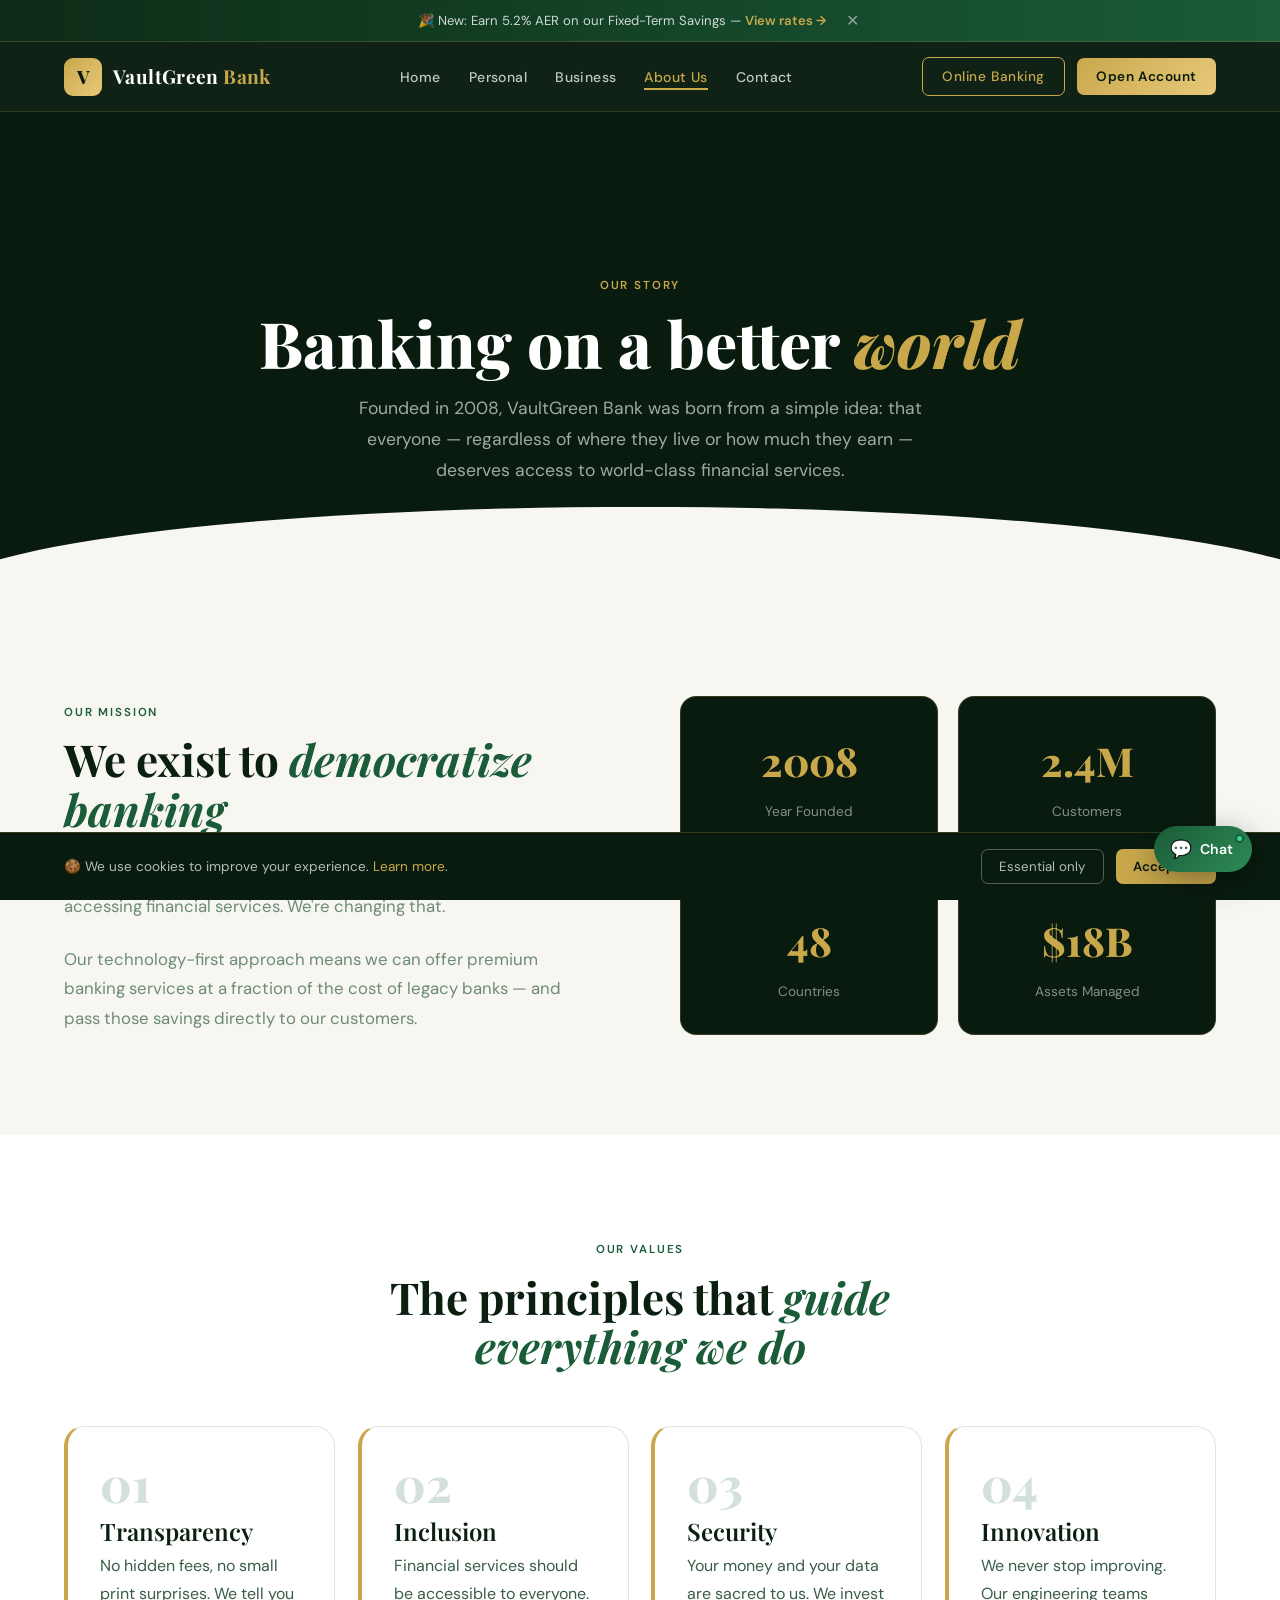
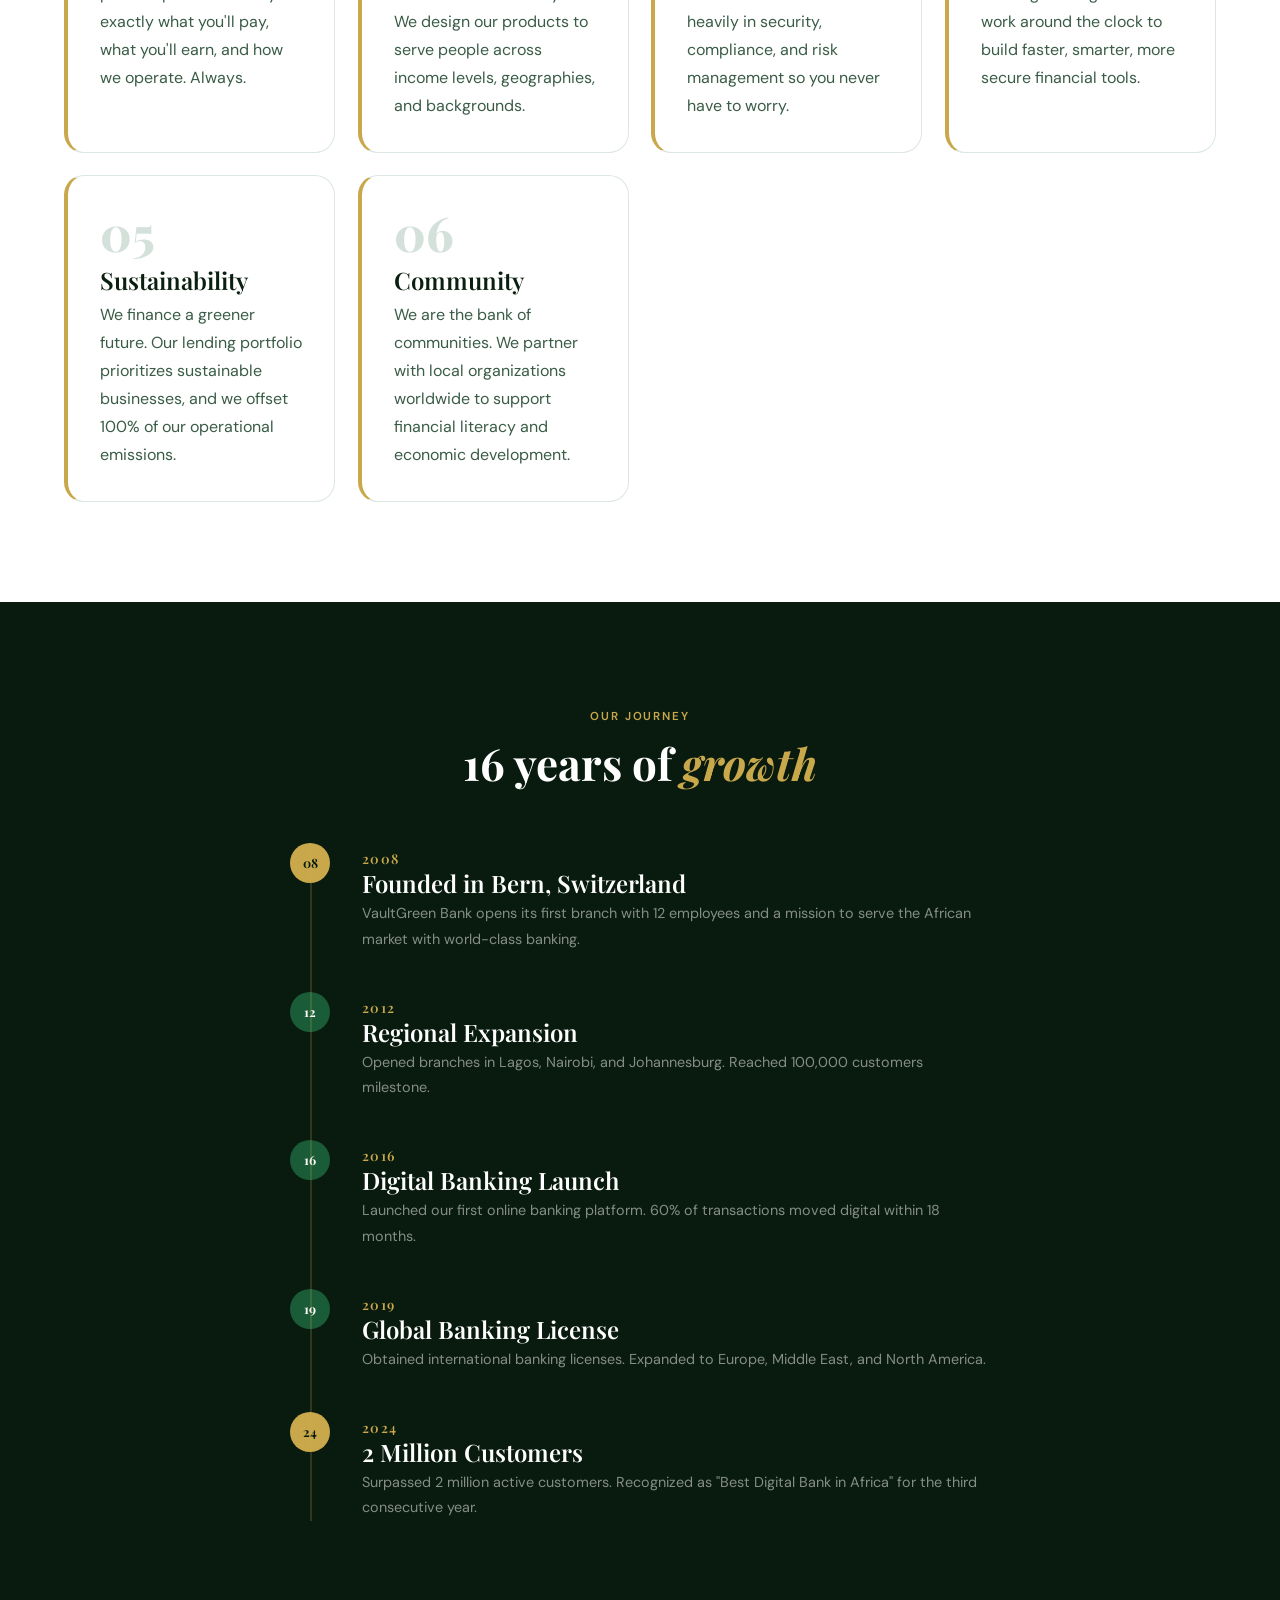
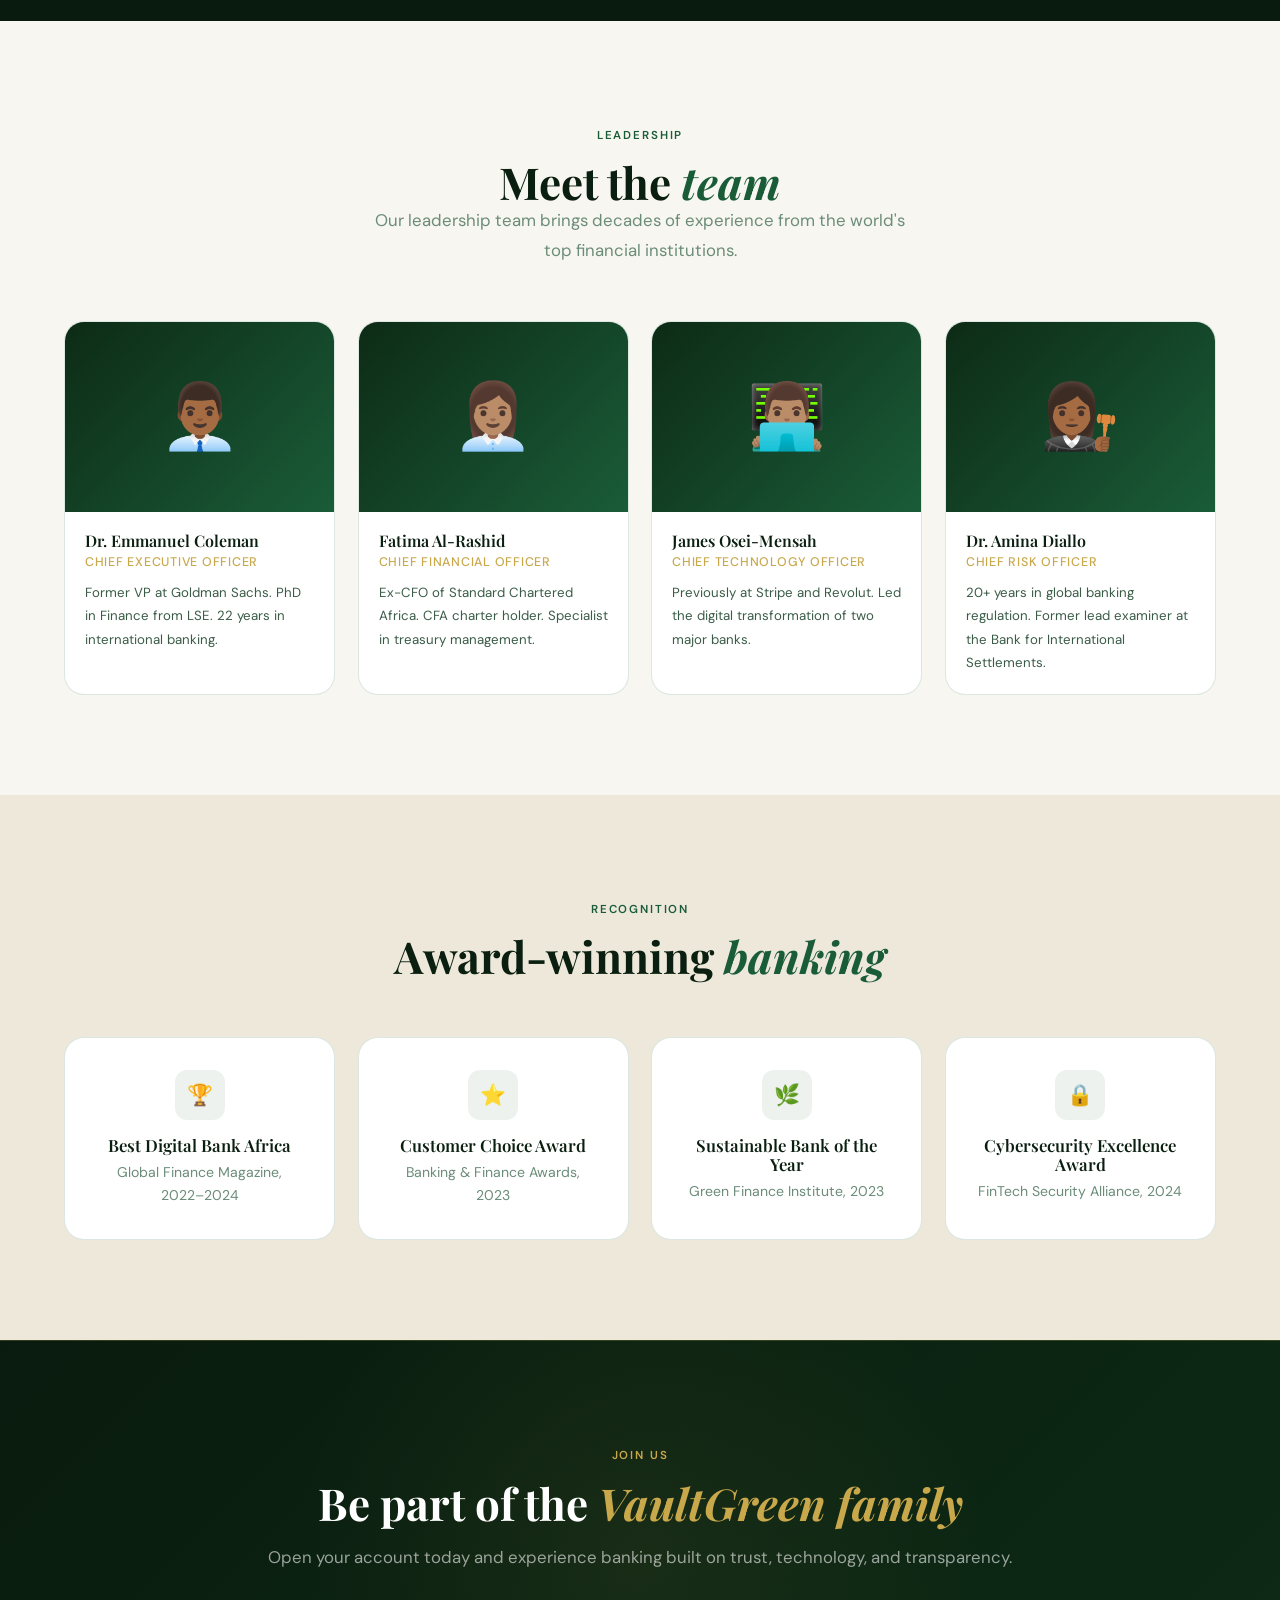
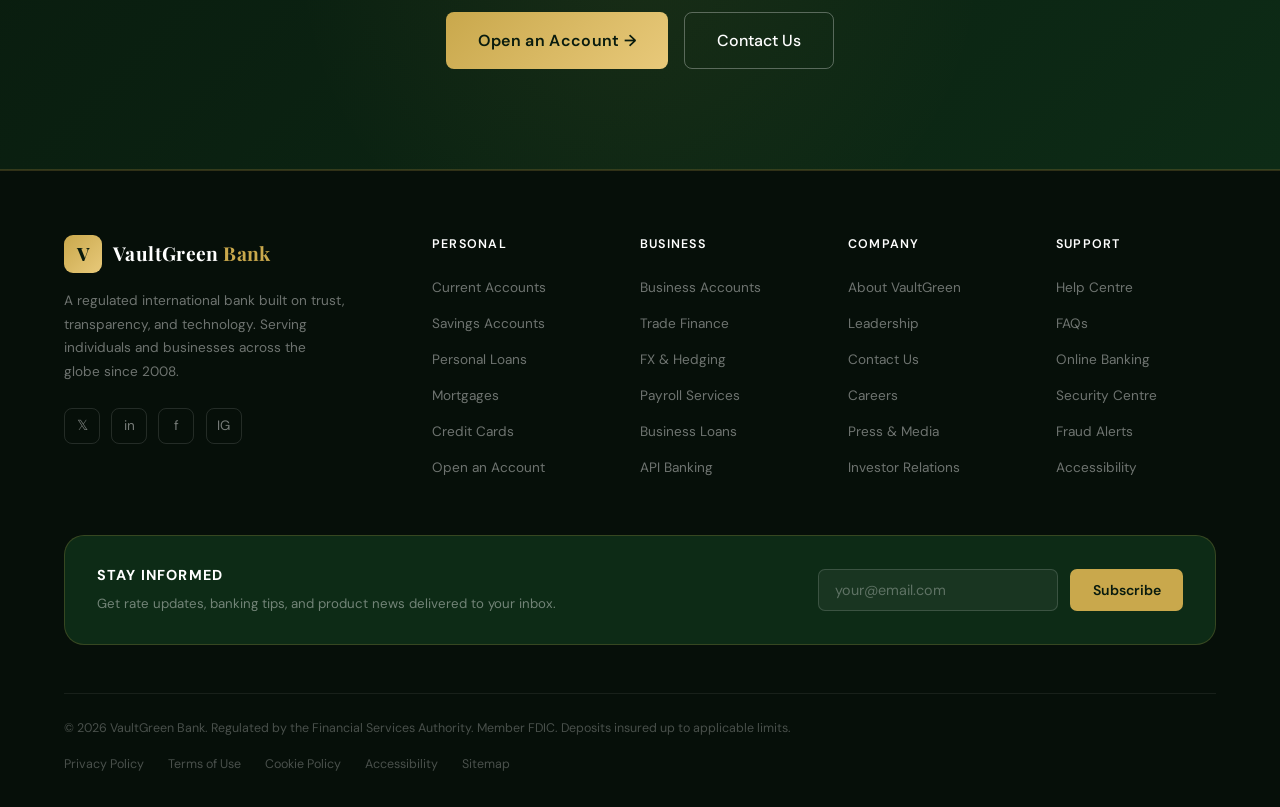
==== commit cde1cd6b: "update shared js" ====
--- a/about.html
+++ b/about.html
@@ -98,7 +98,7 @@
         <div style="width:40px;height:40px;flex-shrink:0;background:var(--gold);border-radius:50%;display:flex;align-items:center;justify-content:center;font-family:'Playfair Display',serif;font-weight:700;color:var(--green-deep);font-size:0.8rem">08</div>
         <div style="padding-top:8px">
           <h4 style="color:var(--gold);font-size:0.85rem;letter-spacing:0.1em;text-transform:uppercase">2008</h4>
-          <h3 style="color:var(--white);margin:0.25rem 0">Founded in Accra, Ghana</h3>
+          <h3 style="color:var(--white);margin:0.25rem 0">Founded in Bern, Switzerland</h3>
           <p style="color:rgba(255,255,255,0.5);font-size:0.9rem">VaultGreen Bank opens its first branch with 12 employees and a mission to serve the African market with world-class banking.</p>
         </div>
       </div>
@@ -149,7 +149,7 @@
     <div class="team-card">
       <div class="team-photo">👨🏾‍💼</div>
       <div class="team-info">
-        <h4>Dr. Emmanuel Boateng</h4>
+        <h4>Dr. Emmanuel Coleman</h4>
         <div class="team-role">Chief Executive Officer</div>
         <p>Former VP at Goldman Sachs. PhD in Finance from LSE. 22 years in international banking.</p>
       </div>
